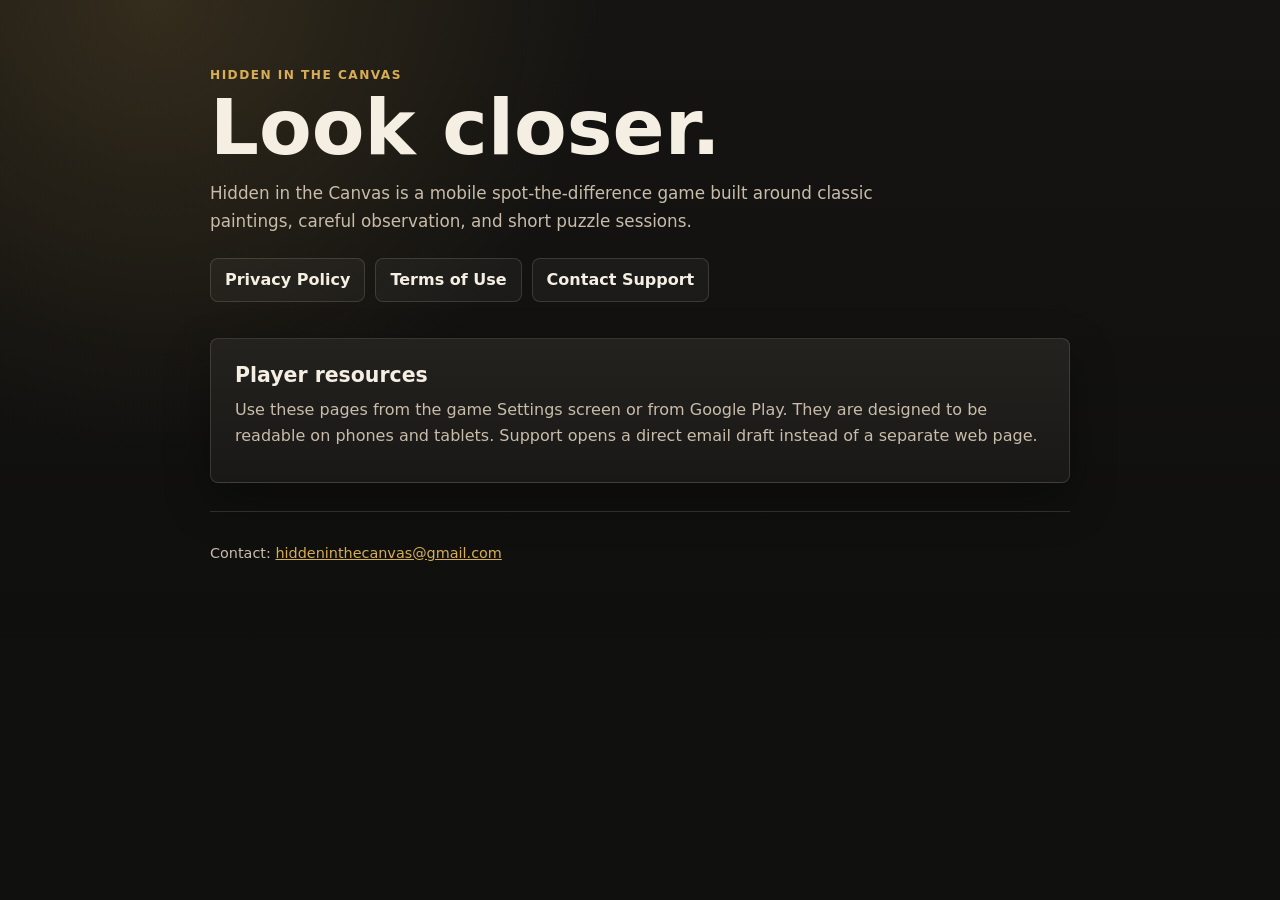
==== index.html @ 6135b0e2 "Publish legal pages" ====
<!doctype html>
<html lang="en">
  <head>
    <meta charset="utf-8">
    <meta name="viewport" content="width=device-width, initial-scale=1">
    <meta name="theme-color" content="#10100f">
    <title>Hidden in the Canvas</title>
    <meta
      name="description"
      content="Official legal pages for Hidden in the Canvas.">
    <link rel="stylesheet" href="styles.css">
  </head>
  <body>
    <main class="shell">
      <section class="hero">
        <p class="eyebrow">Hidden in the Canvas</p>
        <h1>Look closer.</h1>
        <p class="lead">
          Hidden in the Canvas is a mobile spot-the-difference game built around
          classic paintings, careful observation, and short puzzle sessions.
        </p>
        <nav class="nav" aria-label="Legal pages">
          <a href="privacy.html">Privacy Policy</a>
          <a href="terms.html">Terms of Use</a>
          <a href="mailto:hiddeninthecanvas@gmail.com?subject=Hidden%20in%20the%20Canvas%20Support">Contact Support</a>
        </nav>
      </section>

      <section class="card">
        <h2>Player resources</h2>
        <p>
          Use these pages from the game Settings screen or from Google Play.
          They are designed to be readable on phones and tablets. Support opens
          a direct email draft instead of a separate web page.
        </p>
      </section>

      <footer class="footer">
        <p>Contact: <a href="mailto:hiddeninthecanvas@gmail.com">hiddeninthecanvas@gmail.com</a></p>
      </footer>
    </main>
  </body>
</html>
---- styles.css ----
:root {
  color-scheme: dark;
  --background: #10100f;
  --surface: #191816;
  --surface-high: #24221f;
  --text: #f5efe3;
  --muted: #c8bcaa;
  --gold: #d7ad55;
  --gold-soft: rgba(215, 173, 85, 0.16);
  --line: rgba(245, 239, 227, 0.14);
  --shadow: rgba(0, 0, 0, 0.34);
  font-family:
    Inter, ui-sans-serif, system-ui, -apple-system, BlinkMacSystemFont,
    "Segoe UI", sans-serif;
}
* {
  box-sizing: border-box;
}

html {
  min-height: 100%;
  background: var(--background);
}

body {
  min-height: 100%;
  margin: 0;
  color: var(--text);
  background:
    radial-gradient(circle at 12% 0%, rgba(215, 173, 85, 0.16), transparent 28rem),
    linear-gradient(180deg, #151412 0%, #0f0f0e 100%);
}

a {
  color: var(--gold);
}

.shell {
  width: min(100%, 920px);
  margin: 0 auto;
  padding: 24px 18px 40px;
}

.hero {
  padding: 24px 0 18px;
}

.eyebrow {
  margin: 0 0 10px;
  color: var(--gold);
  font-size: 0.76rem;
  font-weight: 800;
  letter-spacing: 0.12em;
  text-transform: uppercase;
}

h1,
h2,
h3,
p {
  overflow-wrap: anywhere;
}

h1 {
  margin: 0;
  max-width: 12ch;
  font-size: clamp(2.35rem, 9vw, 4.8rem);
  line-height: 0.94;
}

.lead {
  max-width: 680px;
  margin: 16px 0 0;
  color: var(--muted);
  font-size: 1.05rem;
  line-height: 1.65;
}

.nav {
  display: flex;
  flex-wrap: wrap;
  gap: 10px;
  margin: 22px 0 0;
}

.nav a,
.button {
  display: inline-flex;
  min-height: 44px;
  align-items: center;
  justify-content: center;
  padding: 10px 14px;
  border: 1px solid var(--line);
  border-radius: 8px;
  color: var(--text);
  background: rgba(255, 255, 255, 0.04);
  font-weight: 750;
  text-decoration: none;
}

.nav a[aria-current="page"],
.button.primary {
  border-color: rgba(215, 173, 85, 0.55);
  color: #1a1408;
  background: var(--gold);
}

.card {
  margin-top: 18px;
  padding: 18px;
  border: 1px solid var(--line);
  border-radius: 8px;
  background: linear-gradient(180deg, var(--surface-high), var(--surface));
  box-shadow: 0 18px 44px var(--shadow);
}

.card h2 {
  margin: 0 0 10px;
  font-size: 1.28rem;
}

.card h3 {
  margin: 18px 0 8px;
  font-size: 1.04rem;
}

.card p,
.card li {
  color: var(--muted);
  line-height: 1.62;
}

.card p {
  margin: 10px 0;
}

.card ul {
  margin: 10px 0 0;
  padding-left: 20px;
}

.notice {
  border-color: rgba(215, 173, 85, 0.4);
  background: var(--gold-soft);
}

.meta {
  display: flex;
  flex-wrap: wrap;
  gap: 10px;
  margin-top: 16px;
  color: var(--muted);
  font-size: 0.9rem;
}

.meta span {
  padding: 6px 10px;
  border: 1px solid var(--line);
  border-radius: 8px;
  background: rgba(255, 255, 255, 0.04);
}

.footer {
  margin-top: 28px;
  padding-top: 18px;
  border-top: 1px solid var(--line);
  color: var(--muted);
  font-size: 0.9rem;
}

@media (min-width: 700px) {
  .shell {
    padding: 44px 30px 64px;
  }

  .card {
    padding: 24px;
  }
}
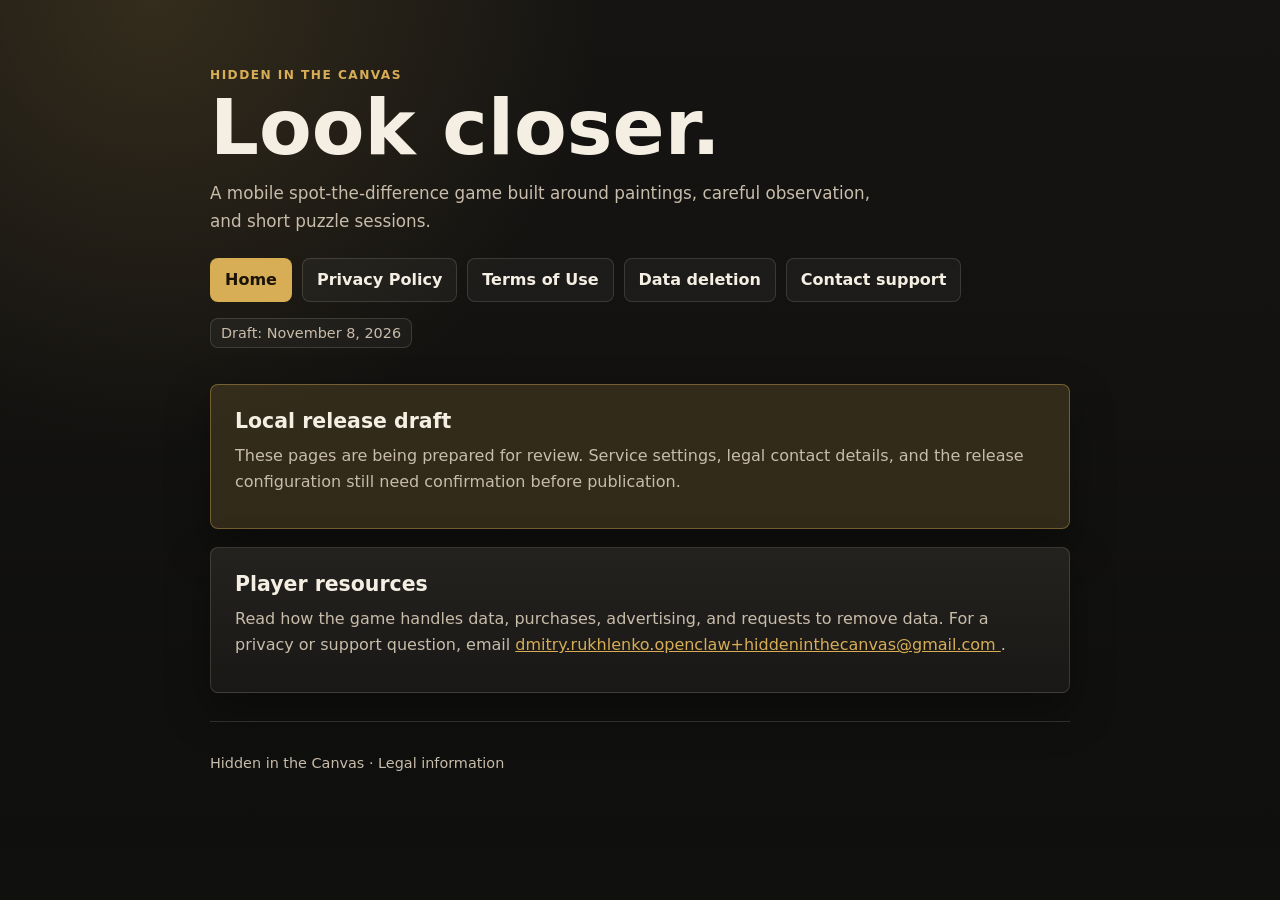
==== commit f79cbbcb: "Update legal draft pages and support contact" ====
--- a/index.html
+++ b/index.html
@@ -4,39 +4,71 @@
     <meta charset="utf-8">
     <meta name="viewport" content="width=device-width, initial-scale=1">
     <meta name="theme-color" content="#10100f">
-    <title>Hidden in the Canvas</title>
-    <meta
-      name="description"
-      content="Official legal pages for Hidden in the Canvas.">
+    <title>
+      Hidden in the Canvas — Legal information
+    </title>
+    <meta name="description" content="Legal information and support for Hidden in the Canvas.">
     <link rel="stylesheet" href="styles.css">
   </head>
   <body>
     <main class="shell">
       <section class="hero">
-        <p class="eyebrow">Hidden in the Canvas</p>
-        <h1>Look closer.</h1>
+        <p class="eyebrow">
+          Hidden in the Canvas
+        </p>
+        <h1>
+          Look closer.
+        </h1>
         <p class="lead">
-          Hidden in the Canvas is a mobile spot-the-difference game built around
-          classic paintings, careful observation, and short puzzle sessions.
+          A mobile spot-the-difference game built around paintings, careful observation, and short
+          puzzle sessions.
         </p>
         <nav class="nav" aria-label="Legal pages">
-          <a href="privacy.html">Privacy Policy</a>
-          <a href="terms.html">Terms of Use</a>
-          <a href="mailto:hiddeninthecanvas@gmail.com?subject=Hidden%20in%20the%20Canvas%20Support">Contact Support</a>
+          <a href="index.html" aria-current="page">
+            Home
+          </a>
+          <a href="privacy.html">
+            Privacy Policy
+          </a>
+          <a href="terms.html">
+            Terms of Use
+          </a>
+          <a href="data-deletion.html">
+            Data deletion
+          </a>
+          <a href="mailto:dmitry.rukhlenko.openclaw%2Bhiddeninthecanvas@gmail.com?subject=Hidden%20in%20the%20Canvas%20Support">
+            Contact support
+          </a>
         </nav>
+        <div class="meta">
+          <span>Draft: November 8, 2026</span>
+        </div>
       </section>
-
-      <section class="card">
-        <h2>Player resources</h2>
+      <section class="card notice">
+        <h2>
+          Local release draft
+        </h2>
         <p>
-          Use these pages from the game Settings screen or from Google Play.
-          They are designed to be readable on phones and tablets. Support opens
-          a direct email draft instead of a separate web page.
+          These pages are being prepared for review. Service settings, legal contact details, and
+          the release configuration still need confirmation before publication.
         </p>
       </section>
-
+      <section class="card">
+        <h2>
+          Player resources
+        </h2>
+        <p>
+          Read how the game handles data, purchases, advertising, and requests to remove data. For a
+          privacy or support question, email
+          <a href="mailto:dmitry.rukhlenko.openclaw%2Bhiddeninthecanvas@gmail.com">
+            dmitry.rukhlenko.openclaw+hiddeninthecanvas@gmail.com
+          </a>.
+        </p>
+      </section>
       <footer class="footer">
-        <p>Contact: <a href="mailto:hiddeninthecanvas@gmail.com">hiddeninthecanvas@gmail.com</a></p>
+        <p>
+          Hidden in the Canvas · Legal information
+        </p>
       </footer>
     </main>
   </body>
--- a/styles.css
+++ b/styles.css
@@ -139,6 +139,89 @@
   padding-left: 20px;
 }
 
+.card ol {
+  padding-left: 20px;
+}
+
+.table-scroll {
+  max-width: 100%;
+  overflow-x: auto;
+}
+
+table {
+  width: 100%;
+  min-width: 580px;
+  border-collapse: collapse;
+  color: var(--muted);
+  line-height: 1.5;
+}
+
+caption {
+  padding: 10px 0;
+  text-align: left;
+  color: var(--text);
+  font-weight: 750;
+}
+
+th,
+td {
+  padding: 10px;
+  border: 1px solid var(--line);
+  text-align: left;
+  vertical-align: top;
+}
+
+th {
+  color: var(--text);
+}
+
+/* Keep each purpose, recipient and basis together on narrow screens. */
+@media (max-width: 600px) {
+  .table-scroll {
+    overflow-x: visible;
+  }
+
+  .table-scroll table,
+  .table-scroll caption,
+  .table-scroll tbody,
+  .table-scroll tr,
+  .table-scroll td {
+    display: block;
+    min-width: 0;
+  }
+
+  .table-scroll thead {
+    position: absolute;
+    width: 1px;
+    height: 1px;
+    padding: 0;
+    overflow: hidden;
+    clip-path: inset(50%);
+    white-space: nowrap;
+  }
+
+  .table-scroll tbody tr {
+    margin-bottom: 16px;
+    border: 1px solid var(--line);
+  }
+
+  .table-scroll td {
+    border: 0;
+  }
+
+  .table-scroll td + td {
+    border-top: 1px solid var(--line);
+  }
+
+  .table-scroll td::before {
+    display: block;
+    margin-bottom: 6px;
+    color: var(--text);
+    font-weight: 750;
+    content: attr(data-label);
+  }
+}
+
 .notice {
   border-color: rgba(215, 173, 85, 0.4);
   background: var(--gold-soft);
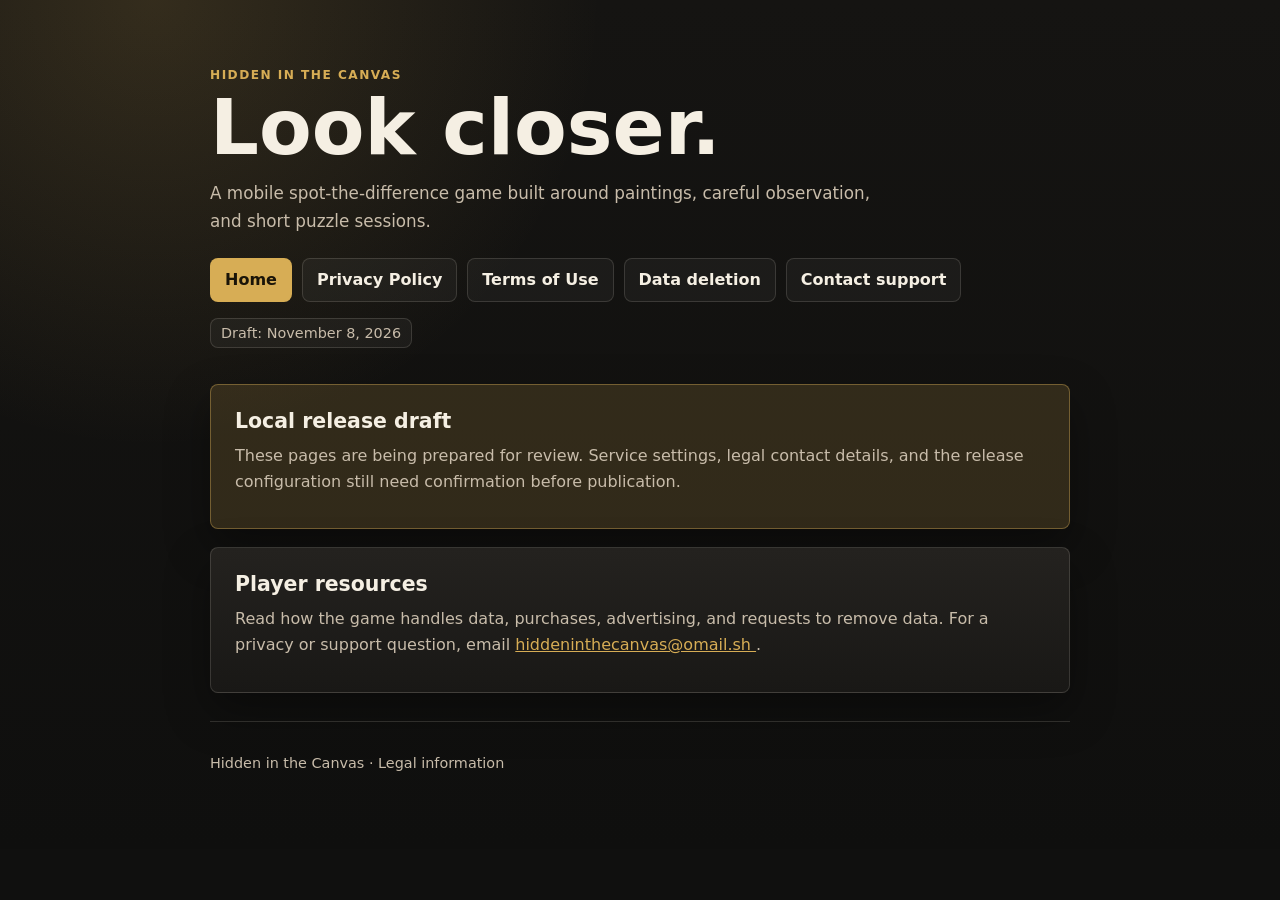
==== commit da9ec6e6: "Update the support email address" ====
--- a/index.html
+++ b/index.html
@@ -36,7 +36,7 @@
           <a href="data-deletion.html">
             Data deletion
           </a>
-          <a href="mailto:dmitry.rukhlenko.openclaw%2Bhiddeninthecanvas@gmail.com?subject=Hidden%20in%20the%20Canvas%20Support">
+          <a href="mailto:hiddeninthecanvas@omail.sh?subject=Hidden%20in%20the%20Canvas%20Support">
             Contact support
           </a>
         </nav>
@@ -60,8 +60,8 @@
         <p>
           Read how the game handles data, purchases, advertising, and requests to remove data. For a
           privacy or support question, email
-          <a href="mailto:dmitry.rukhlenko.openclaw%2Bhiddeninthecanvas@gmail.com">
-            dmitry.rukhlenko.openclaw+hiddeninthecanvas@gmail.com
+          <a href="mailto:hiddeninthecanvas@omail.sh">
+            hiddeninthecanvas@omail.sh
           </a>.
         </p>
       </section>
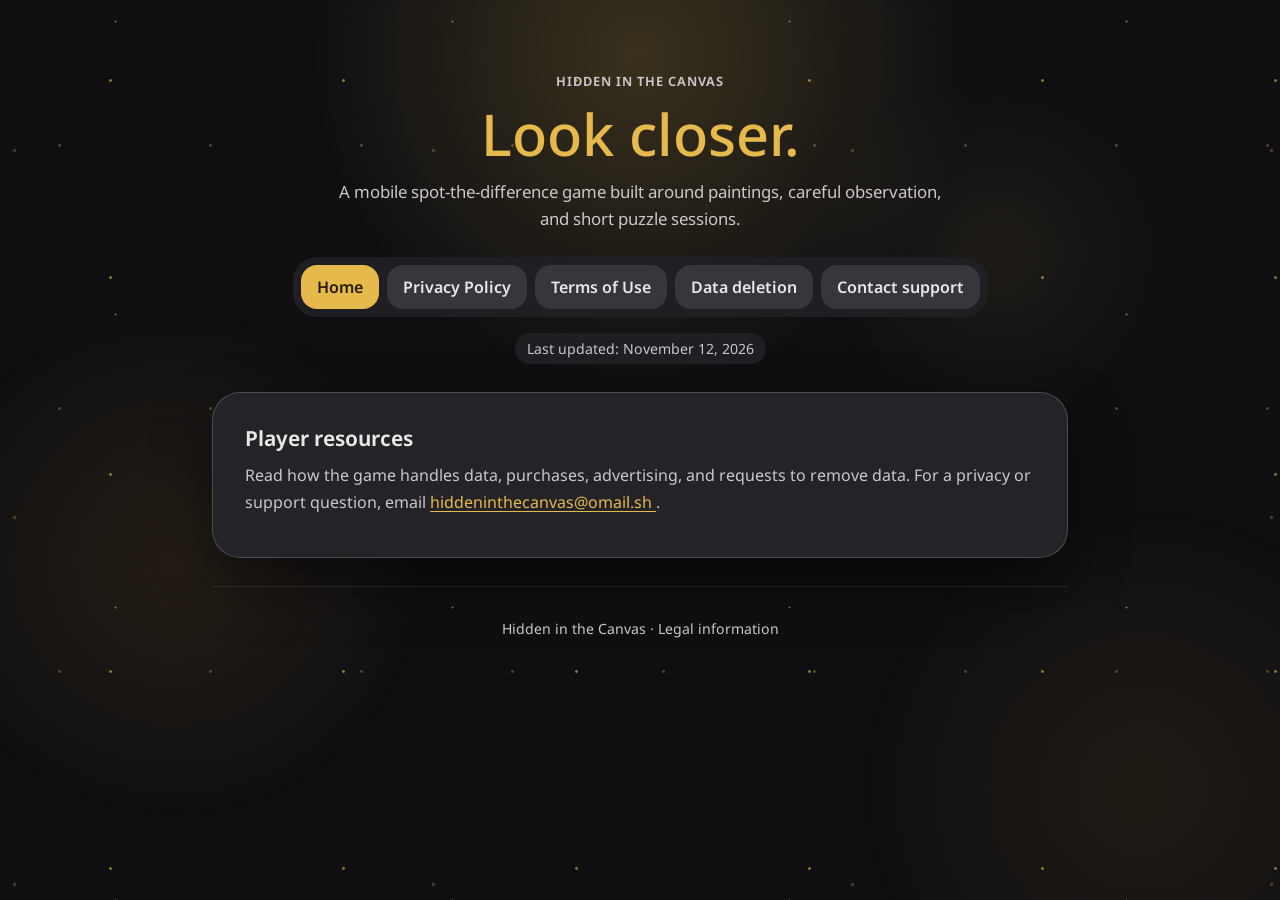
==== commit ca57ccac: "Publish step 3 legal pages with Portuguese versions Privacy and Terms for the frozen release build (" ====
--- a/index.html
+++ b/index.html
@@ -41,17 +41,8 @@
           </a>
         </nav>
         <div class="meta">
-          <span>Draft: November 8, 2026</span>
+          <span>Last updated: November 12, 2026</span>
         </div>
-      </section>
-      <section class="card notice">
-        <h2>
-          Local release draft
-        </h2>
-        <p>
-          These pages are being prepared for review. Service settings, legal contact details, and
-          the release configuration still need confirmation before publication.
-        </p>
       </section>
       <section class="card">
         <h2>
--- a/styles.css
+++ b/styles.css
@@ -1,18 +1,39 @@
+/*
+ * Legal pages styled after the game's dark Material 3 theme
+ * (Assets/Scripts/UI/HiddenCanvasMaterial3Theme.cs): near-black canvas with a warm
+ * glow, gold title and primary actions, rounded surface containers, Noto Sans.
+ * The font is self-hosted so these pages make no request to a font CDN.
+ */
+@font-face {
+  font-family: "Noto Sans";
+  src: url("fonts/NotoSans-Variable-latin.woff") format("woff");
+  font-weight: 100 900;
+  font-stretch: 62.5% 100%;
+  font-style: normal;
+  font-display: swap;
+}
+
 :root {
   color-scheme: dark;
-  --background: #10100f;
-  --surface: #191816;
-  --surface-high: #24221f;
-  --text: #f5efe3;
-  --muted: #c8bcaa;
-  --gold: #d7ad55;
-  --gold-soft: rgba(215, 173, 85, 0.16);
-  --line: rgba(245, 239, 227, 0.14);
-  --shadow: rgba(0, 0, 0, 0.34);
-  font-family:
-    Inter, ui-sans-serif, system-ui, -apple-system, BlinkMacSystemFont,
-    "Segoe UI", sans-serif;
-}
+  /* Game theme tokens (Color32 values converted to hex). */
+  --background: #0f0f12;
+  --surface-low: #1f1e23;
+  --surface: #242328;
+  --surface-high: #2d2c32;
+  --surface-highest: #38363d;
+  --on-surface: #ece6e9;
+  --on-surface-variant: #cdc6ca;
+  --outline-variant: #6f686f;
+  --primary: #e5b94c;
+  --on-primary: #261d00;
+  --primary-container: #5b4813;
+  --on-primary-container: #ffdf97;
+  --line: rgba(236, 230, 233, 0.1);
+  --radius-panel: 28px;
+  --radius-control: 16px;
+  font-family: "Noto Sans", ui-sans-serif, system-ui, -apple-system, "Segoe UI", sans-serif;
+}
+
 * {
   box-sizing: border-box;
 }
@@ -23,34 +44,110 @@
 }
 
 body {
-  min-height: 100%;
+  position: relative;
+  min-height: 100vh;
   margin: 0;
-  color: var(--text);
-  background:
-    radial-gradient(circle at 12% 0%, rgba(215, 173, 85, 0.16), transparent 28rem),
-    linear-gradient(180deg, #151412 0%, #0f0f0e 100%);
+  color: var(--on-surface);
+  /* No body background: the canvas colour comes from html, so the fixed z-index -1
+     light layers below are painted above it instead of being hidden behind body. */
+  -webkit-font-smoothing: antialiased;
+}
+
+/*
+ * Background echoing the Home screen: soft light spots (::before) and gold dust specks
+ * (::after). Both layers are fixed to the viewport, sit behind the content and drift
+ * slowly with transform-only animations, which the browser composites on the GPU.
+ * They are oversized so the drift never reveals an edge.
+ */
+body::before,
+body::after {
+  position: fixed;
+  inset: -20vmax;
+  z-index: -1;
+  pointer-events: none;
+  content: "";
+}
+
+body::before {
+  background-image:
+    radial-gradient(circle at 50% 22%, rgba(229, 185, 76, 0.2), transparent 26vmax),
+    radial-gradient(circle at 24% 58%, rgba(150, 104, 40, 0.16), transparent 20vmax),
+    radial-gradient(circle at 78% 74%, rgba(150, 104, 40, 0.13), transparent 22vmax),
+    radial-gradient(circle at 70% 36%, rgba(229, 185, 76, 0.07), transparent 14vmax);
+  animation: light-drift 70s ease-in-out infinite alternate;
+}
+
+body::after {
+  background-image:
+    radial-gradient(circle, rgba(242, 202, 80, 0.55) 1px, transparent 1.7px),
+    radial-gradient(circle, rgba(242, 202, 80, 0.3) 1px, transparent 1.7px),
+    radial-gradient(circle, rgba(255, 223, 151, 0.4) 0.8px, transparent 1.4px),
+    radial-gradient(circle, rgba(242, 202, 80, 0.22) 1.4px, transparent 2.2px);
+  /* Unrelated tile sizes and offsets keep the specks from lining up into a visible grid. */
+  background-size: 233px 197px, 151px 263px, 337px 293px, 419px 367px;
+  background-position: 17px 41px, 89px 7px, 203px 131px, 61px 223px;
+  animation: dust-drift 120s linear infinite alternate;
+}
+
+@keyframes light-drift {
+  from {
+    transform: translate3d(-3vmax, -2vmax, 0) scale(1);
+  }
+  to {
+    transform: translate3d(3vmax, 2vmax, 0) scale(1.08);
+  }
+}
+
+@keyframes dust-drift {
+  from {
+    transform: translate3d(0, 0, 0);
+  }
+  to {
+    transform: translate3d(-60px, -140px, 0);
+  }
+}
+
+@media (prefers-reduced-motion: reduce) {
+  body::before,
+  body::after {
+    animation: none;
+  }
 }
 
 a {
-  color: var(--gold);
+  color: var(--primary);
+  text-underline-offset: 0.18em;
+  text-decoration-thickness: 1px;
+}
+
+a:hover {
+  color: var(--on-primary-container);
+}
+
+a:focus-visible {
+  outline: 2px solid var(--primary);
+  outline-offset: 3px;
+  border-radius: 6px;
 }
 
 .shell {
   width: min(100%, 920px);
   margin: 0 auto;
-  padding: 24px 18px 40px;
+  padding: 24px 16px 40px;
 }
 
 .hero {
-  padding: 24px 0 18px;
-}
-
+  padding: 28px 0 8px;
+  text-align: center;
+}
+
+/* Section labels in the game are small uppercase muted text ("PROGRESS"). */
 .eyebrow {
-  margin: 0 0 10px;
-  color: var(--gold);
-  font-size: 0.76rem;
-  font-weight: 800;
-  letter-spacing: 0.12em;
+  margin: 0 0 12px;
+  color: var(--on-surface-variant);
+  font-size: 0.8rem;
+  font-weight: 650;
+  letter-spacing: 0.08em;
   text-transform: uppercase;
 }
 
@@ -61,26 +158,34 @@
   overflow-wrap: anywhere;
 }
 
+/* The game title is gold Noto Sans at a regular weight, not a heavy display face. */
 h1 {
   margin: 0;
-  max-width: 12ch;
-  font-size: clamp(2.35rem, 9vw, 4.8rem);
-  line-height: 0.94;
+  color: var(--primary);
+  font-size: clamp(2.2rem, 8vw, 3.6rem);
+  font-weight: 500;
+  line-height: 1.1;
 }
 
 .lead {
-  max-width: 680px;
-  margin: 16px 0 0;
-  color: var(--muted);
+  max-width: 620px;
+  margin: 14px auto 0;
+  color: var(--on-surface-variant);
   font-size: 1.05rem;
-  line-height: 1.65;
-}
-
+  line-height: 1.6;
+}
+
+/* Navigation looks like the game's bottom bar: a rounded tray of buttons. */
 .nav {
-  display: flex;
+  display: inline-flex;
   flex-wrap: wrap;
-  gap: 10px;
-  margin: 22px 0 0;
+  justify-content: center;
+  gap: 8px;
+  max-width: 100%;
+  margin: 24px 0 0;
+  padding: 8px;
+  border-radius: 24px;
+  background: rgba(33, 32, 37, 0.92);
 }
 
 .nav a,
@@ -89,90 +194,180 @@
   min-height: 44px;
   align-items: center;
   justify-content: center;
-  padding: 10px 14px;
-  border: 1px solid var(--line);
-  border-radius: 8px;
-  color: var(--text);
-  background: rgba(255, 255, 255, 0.04);
-  font-weight: 750;
+  padding: 10px 16px;
+  border-radius: var(--radius-control);
+  color: var(--on-surface);
+  background: var(--surface-highest);
+  font-weight: 600;
   text-decoration: none;
+}
+
+.nav a:hover,
+.button:hover {
+  color: var(--on-surface);
+  background: #433f48;
 }
 
 .nav a[aria-current="page"],
 .button.primary {
-  border-color: rgba(215, 173, 85, 0.55);
-  color: #1a1408;
-  background: var(--gold);
-}
-
+  color: var(--on-primary);
+  background: var(--primary);
+}
+
+.meta {
+  display: flex;
+  flex-wrap: wrap;
+  justify-content: center;
+  gap: 8px;
+  margin-top: 16px;
+  color: var(--on-surface-variant);
+  font-size: 0.88rem;
+}
+
+.meta span {
+  padding: 6px 12px;
+  border-radius: 999px;
+  background: var(--surface-low);
+}
+
+/* Cards match the Settings dialog: dark rounded panel with a thin outline. */
 .card {
-  margin-top: 18px;
-  padding: 18px;
-  border: 1px solid var(--line);
-  border-radius: 8px;
-  background: linear-gradient(180deg, var(--surface-high), var(--surface));
-  box-shadow: 0 18px 44px var(--shadow);
+  margin-top: 20px;
+  padding: 20px;
+  border: 1px solid rgba(111, 104, 111, 0.55);
+  border-radius: var(--radius-panel);
+  background: var(--surface);
+  box-shadow: 0 24px 60px rgba(0, 0, 0, 0.45);
 }
 
 .card h2 {
-  margin: 0 0 10px;
-  font-size: 1.28rem;
+  margin: 36px 0 10px;
+  color: var(--on-surface);
+  font-size: 1.3rem;
+  font-weight: 650;
+  line-height: 1.3;
+}
+
+.card h2:first-child {
+  margin-top: 0;
 }
 
 .card h3 {
-  margin: 18px 0 8px;
-  font-size: 1.04rem;
+  margin: 22px 0 8px;
+  font-size: 1.05rem;
+  font-weight: 650;
 }
 
 .card p,
 .card li {
-  color: var(--muted);
-  line-height: 1.62;
+  color: var(--on-surface-variant);
+  line-height: 1.65;
 }
 
 .card p {
   margin: 10px 0;
 }
 
-.card ul {
-  margin: 10px 0 0;
-  padding-left: 20px;
-}
-
+.card strong {
+  color: var(--on-surface);
+  font-weight: 650;
+}
+
+.card ul,
 .card ol {
-  padding-left: 20px;
-}
-
+  margin: 10px 0;
+  padding-left: 22px;
+}
+
+.card li + li {
+  margin-top: 6px;
+}
+
+.card li::marker {
+  color: var(--primary);
+}
+
+.notice {
+  border-color: rgba(229, 185, 76, 0.45);
+  background: var(--primary-container);
+}
+
+.notice h2 {
+  color: var(--on-primary-container);
+}
+
+.notice p {
+  color: #f3e3bd;
+}
+
+/* The data table is drawn like the Settings list: stacked rows on a raised surface. */
 .table-scroll {
   max-width: 100%;
+  margin: 16px 0 8px;
   overflow-x: auto;
 }
 
 table {
   width: 100%;
   min-width: 580px;
-  border-collapse: collapse;
-  color: var(--muted);
+  border-collapse: separate;
+  border-spacing: 0;
+  color: var(--on-surface-variant);
   line-height: 1.5;
 }
 
-caption {
-  padding: 10px 0;
-  text-align: left;
-  color: var(--text);
-  font-weight: 750;
-}
-
+/* Round the outer corner cells instead of clipping the table, which would clip the caption. */
 th,
 td {
-  padding: 10px;
-  border: 1px solid var(--line);
+  background: var(--surface-highest);
+}
+
+thead th:first-child {
+  border-top-left-radius: 20px;
+}
+
+thead th:last-child {
+  border-top-right-radius: 20px;
+}
+
+tbody tr:last-child td:first-child {
+  border-bottom-left-radius: 20px;
+}
+
+tbody tr:last-child td:last-child {
+  border-bottom-right-radius: 20px;
+}
+
+caption {
+  padding: 0 0 10px;
+  text-align: left;
+  color: var(--on-surface-variant);
+  font-size: 0.8rem;
+  font-weight: 650;
+  letter-spacing: 0.08em;
+  text-transform: uppercase;
+}
+
+th,
+td {
+  padding: 14px 16px;
   text-align: left;
   vertical-align: top;
 }
 
 th {
-  color: var(--text);
+  color: var(--on-surface);
+  background: var(--surface-high);
+  font-weight: 650;
+}
+
+tbody td {
+  border-top: 2px solid var(--surface);
+}
+
+td + td,
+th + th {
+  border-left: 2px solid var(--surface);
 }
 
 /* Keep each purpose, recipient and basis together on narrow screens. */
@@ -188,6 +383,10 @@
   .table-scroll td {
     display: block;
     min-width: 0;
+  }
+
+  .table-scroll td {
+    border-radius: 0 !important;
   }
 
   .table-scroll thead {
@@ -201,8 +400,10 @@
   }
 
   .table-scroll tbody tr {
-    margin-bottom: 16px;
-    border: 1px solid var(--line);
+    margin-bottom: 12px;
+    overflow: hidden;
+    border-radius: 20px;
+    background: var(--surface-highest);
   }
 
   .table-scroll td {
@@ -210,53 +411,37 @@
   }
 
   .table-scroll td + td {
-    border-top: 1px solid var(--line);
+    border-top: 2px solid var(--surface);
+    border-left: 0;
   }
 
   .table-scroll td::before {
     display: block;
     margin-bottom: 6px;
-    color: var(--text);
-    font-weight: 750;
+    color: var(--on-surface);
+    font-size: 0.8rem;
+    font-weight: 650;
+    letter-spacing: 0.06em;
+    text-transform: uppercase;
     content: attr(data-label);
   }
-}
-
-.notice {
-  border-color: rgba(215, 173, 85, 0.4);
-  background: var(--gold-soft);
-}
-
-.meta {
-  display: flex;
-  flex-wrap: wrap;
-  gap: 10px;
-  margin-top: 16px;
-  color: var(--muted);
-  font-size: 0.9rem;
-}
-
-.meta span {
-  padding: 6px 10px;
-  border: 1px solid var(--line);
-  border-radius: 8px;
-  background: rgba(255, 255, 255, 0.04);
 }
 
 .footer {
   margin-top: 28px;
   padding-top: 18px;
   border-top: 1px solid var(--line);
-  color: var(--muted);
-  font-size: 0.9rem;
+  color: var(--on-surface-variant);
+  font-size: 0.88rem;
+  text-align: center;
 }
 
 @media (min-width: 700px) {
   .shell {
-    padding: 44px 30px 64px;
+    padding: 44px 32px 64px;
   }
 
   .card {
-    padding: 24px;
-  }
-}
+    padding: 32px;
+  }
+}
